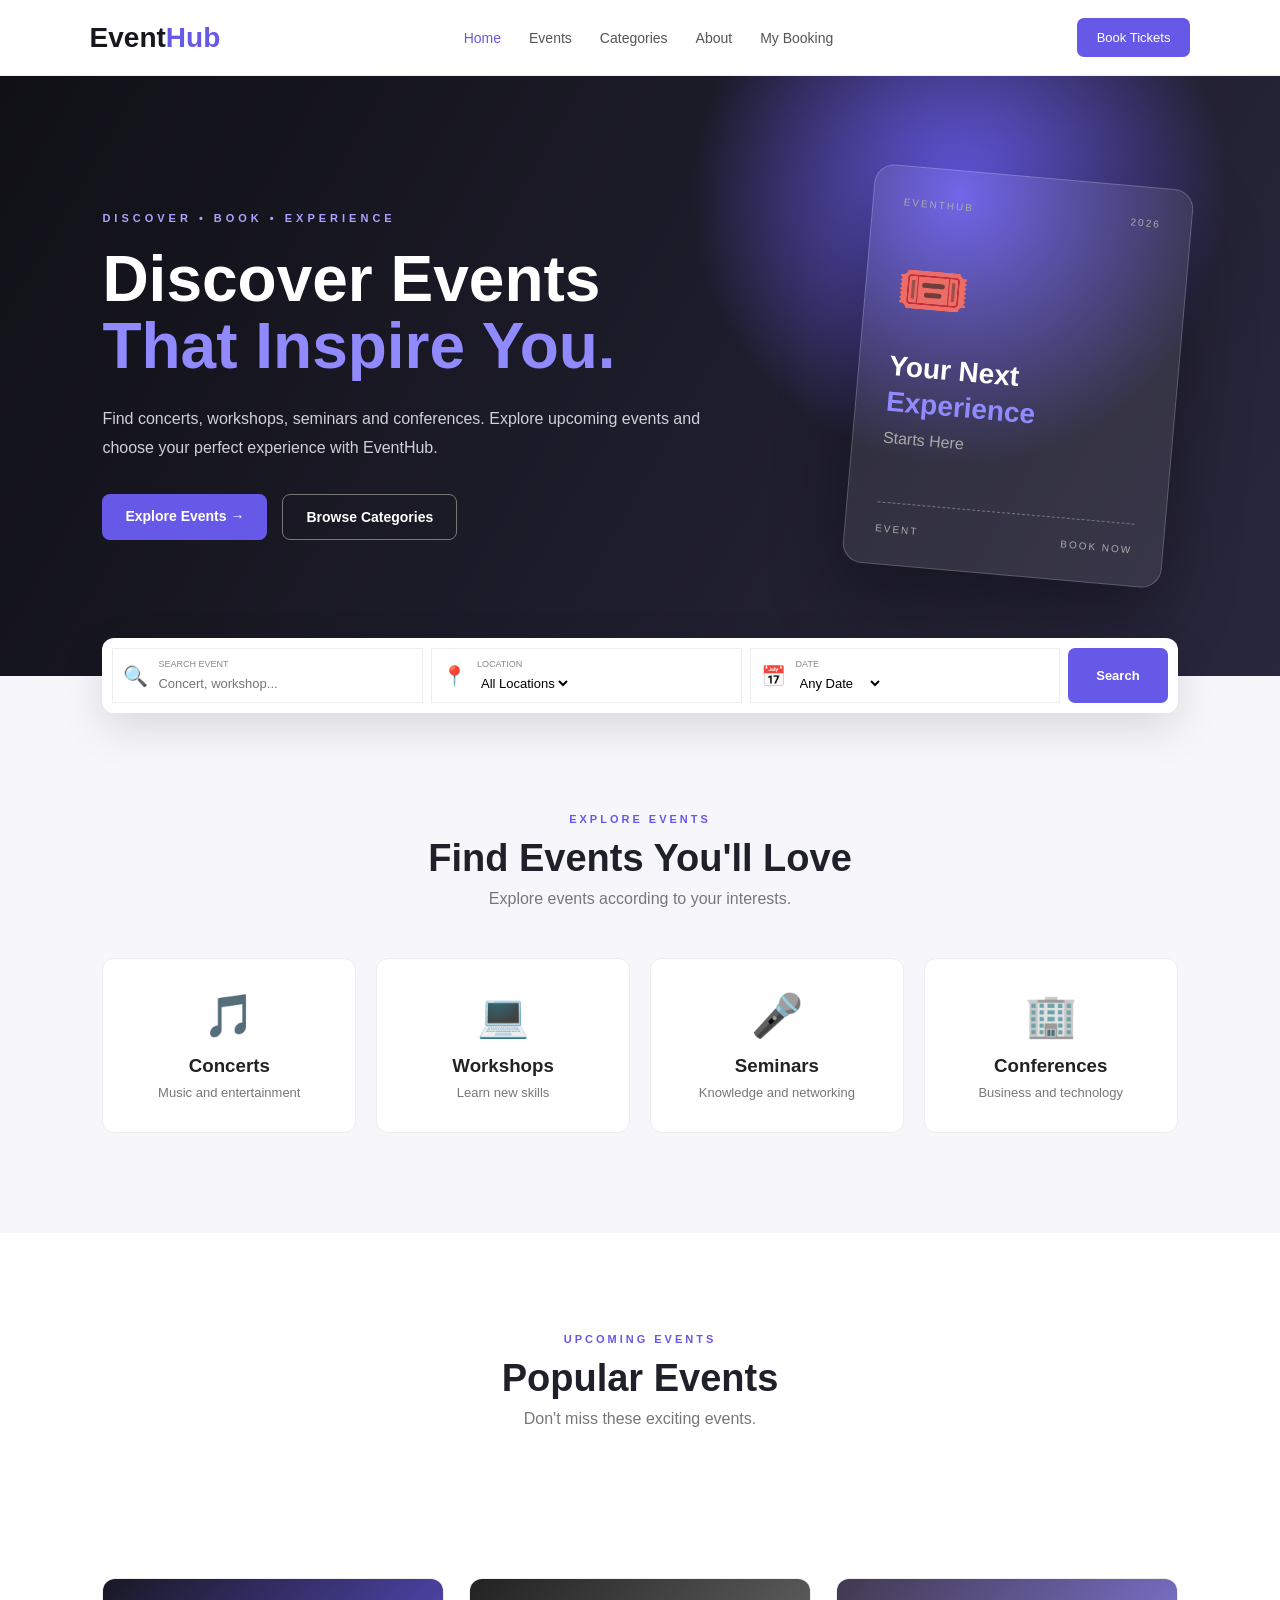
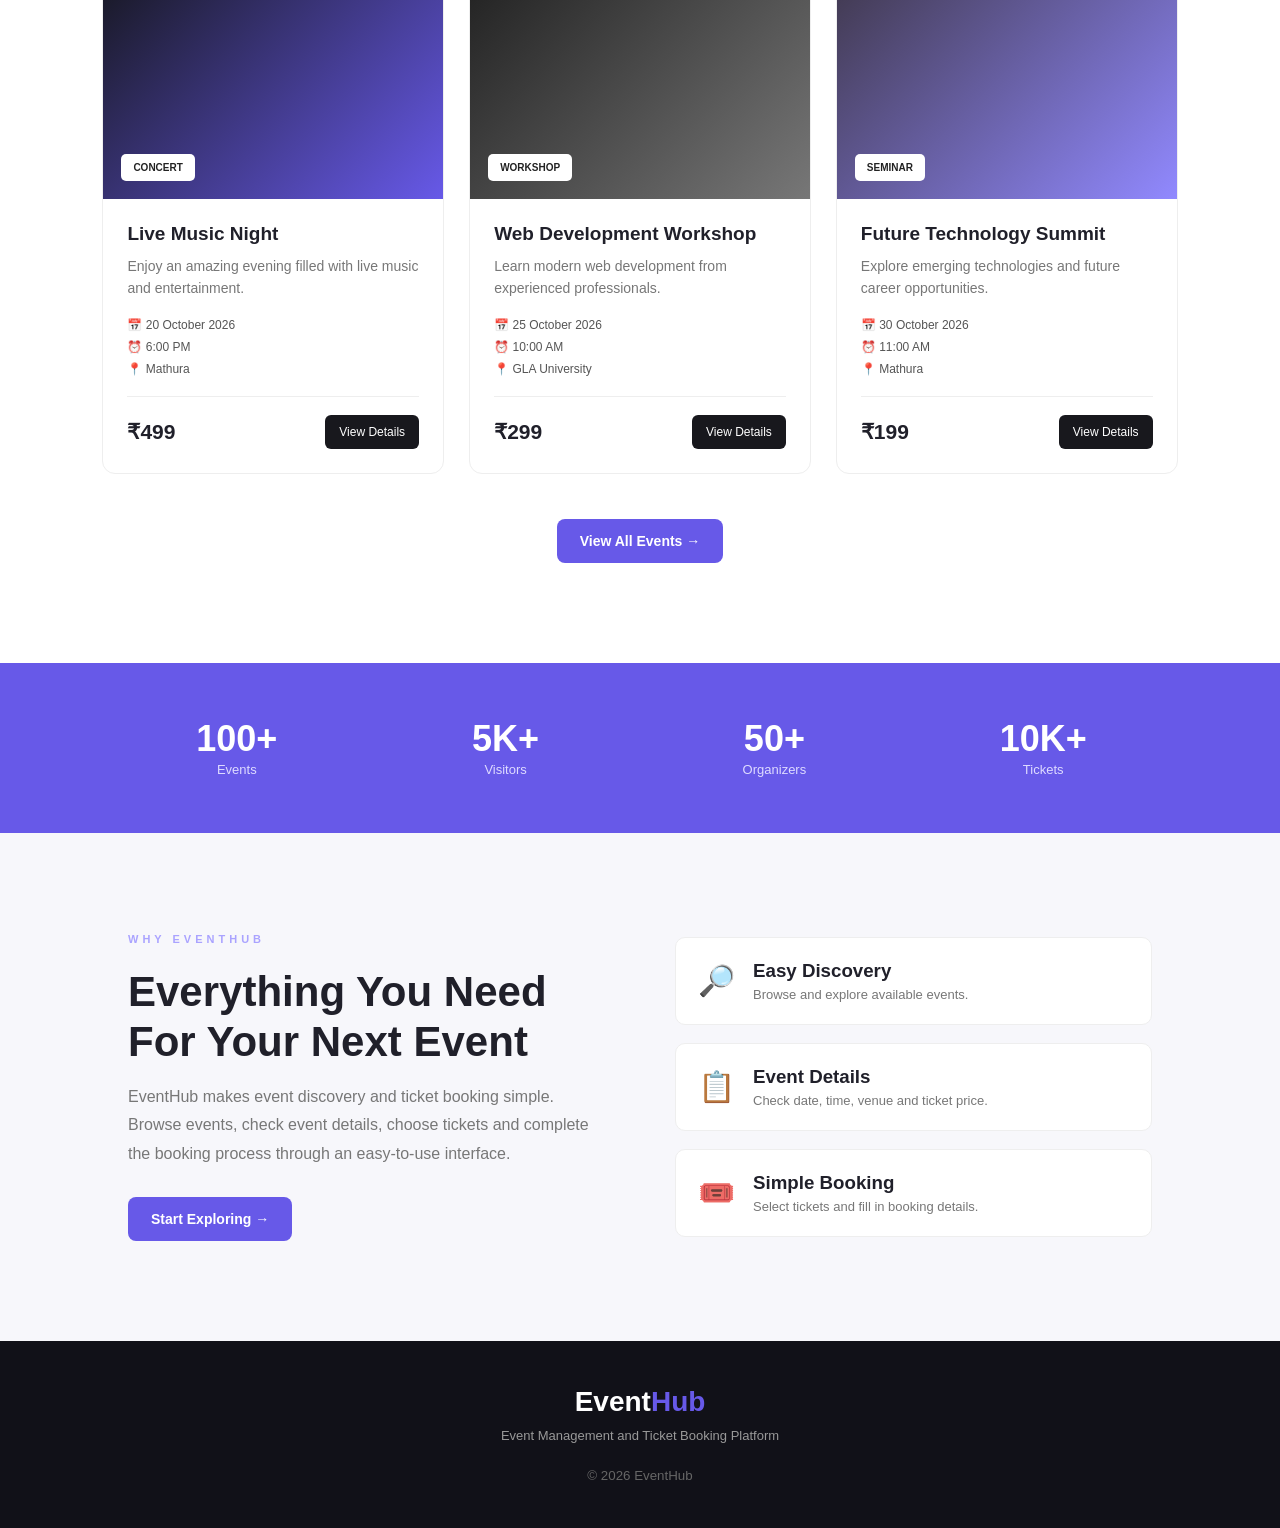
==== index.html @ 1f25e3ec "Add event management frontend" ====
<!DOCTYPE html>
<html lang="en">

<head>
    <meta charset="UTF-8">
    <meta name="viewport" content="width=device-width, initial-scale=1.0">
    <title>EventHub | Event Management</title>
    <link rel="stylesheet" href="css/style.css">
</head>

<body>

<header class="navbar">

    <a href="index.html" class="logo">
        Event<span>Hub</span>
    </a>

    <nav>
        <a href="index.html" class="active">Home</a>
        <a href="events.html">Events</a>
        <a href="#categories">Categories</a>
        <a href="#about">About</a>
        <a href="booking.html">My Booking</a>
    </nav>

    <a href="events.html" class="book-btn">
        Book Tickets
    </a>

</header>


<section class="hero">

    <div class="hero-content">

        <p class="eyebrow">
            DISCOVER • BOOK • EXPERIENCE
        </p>

        <h1>
            Discover Events
            <span>That Inspire You.</span>
        </h1>

        <p class="hero-description">
            Find concerts, workshops, seminars and conferences.
            Explore upcoming events and choose your perfect
            experience with EventHub.
        </p>

        <div class="hero-buttons">

            <a href="events.html" class="primary-btn">
                Explore Events →
            </a>

            <a href="#categories" class="secondary-btn">
                Browse Categories
            </a>

        </div>

    </div>


    <div class="hero-ticket">

        <div class="ticket-top">
            <span>EVENTHUB</span>
            <span>2026</span>
        </div>

        <div class="ticket-icon">
            🎟️
        </div>

        <h2>
            Your Next
            <span>Experience</span>
        </h2>

        <p>
            Starts Here
        </p>

        <div class="ticket-line"></div>

        <div class="ticket-bottom">
            <span>EVENT</span>
            <span>BOOK NOW</span>
        </div>

    </div>

</section>


<section class="search-section">

    <div class="search-box">

        <div class="search-item">

            <span>🔍</span>

            <div>
                <small>SEARCH EVENT</small>
                <input type="text" placeholder="Concert, workshop...">
            </div>

        </div>


        <div class="search-item">

            <span>📍</span>

            <div>
                <small>LOCATION</small>

                <select>
                    <option>All Locations</option>
                    <option>Mathura</option>
                    <option>Delhi</option>
                    <option>Noida</option>
                    <option>Agra</option>
                </select>

            </div>

        </div>


        <div class="search-item">

            <span>📅</span>

            <div>
                <small>DATE</small>

                <select>
                    <option>Any Date</option>
                    <option>This Week</option>
                    <option>This Month</option>
                    <option>Next Month</option>
                </select>

            </div>

        </div>

        <a href="events.html" class="search-btn">
            Search
        </a>

    </div>

</section>


<section class="section" id="categories">

    <div class="heading">

        <p>EXPLORE EVENTS</p>

        <h2>
            Find Events You'll Love
        </h2>

        <span>
            Explore events according to your interests.
        </span>

    </div>


    <div class="category-grid">

        <a href="events.html" class="category-card">

            <div>🎵</div>

            <h3>Concerts</h3>

            <p>
                Music and entertainment
            </p>

        </a>


        <a href="events.html" class="category-card">

            <div>💻</div>

            <h3>Workshops</h3>

            <p>
                Learn new skills
            </p>

        </a>


        <a href="events.html" class="category-card">

            <div>🎤</div>

            <h3>Seminars</h3>

            <p>
                Knowledge and networking
            </p>

        </a>


        <a href="events.html" class="category-card">

            <div>🏢</div>

            <h3>Conferences</h3>

            <p>
                Business and technology
            </p>

        </a>

    </div>

</section>


<section class="events-section">

    <div class="section heading">

        <p>UPCOMING EVENTS</p>

        <h2>
            Popular Events
        </h2>

        <span>
            Don't miss these exciting events.
        </span>

    </div>


    <div class="event-grid">


        <div class="event-card">

            <div class="event-image concert">
                <span>CONCERT</span>
            </div>

            <div class="event-content">

                <h3>
                    Live Music Night
                </h3>

                <p>
                    Enjoy an amazing evening filled with
                    live music and entertainment.
                </p>

                <div class="event-info">
                    <span>📅 20 October 2026</span>
                    <span>⏰ 6:00 PM</span>
                    <span>📍 Mathura</span>
                </div>

                <div class="event-footer">

                    <strong>
                        ₹499
                    </strong>

                    <a href="event-details.html">
                        View Details
                    </a>

                </div>

            </div>

        </div>


        <div class="event-card">

            <div class="event-image workshop">
                <span>WORKSHOP</span>
            </div>

            <div class="event-content">

                <h3>
                    Web Development Workshop
                </h3>

                <p>
                    Learn modern web development from
                    experienced professionals.
                </p>

                <div class="event-info">
                    <span>📅 25 October 2026</span>
                    <span>⏰ 10:00 AM</span>
                    <span>📍 GLA University</span>
                </div>

                <div class="event-footer">

                    <strong>
                        ₹299
                    </strong>

                    <a href="event-details.html">
                        View Details
                    </a>

                </div>

            </div>

        </div>


        <div class="event-card">

            <div class="event-image seminar">
                <span>SEMINAR</span>
            </div>

            <div class="event-content">

                <h3>
                    Future Technology Summit
                </h3>

                <p>
                    Explore emerging technologies and
                    future career opportunities.
                </p>

                <div class="event-info">
                    <span>📅 30 October 2026</span>
                    <span>⏰ 11:00 AM</span>
                    <span>📍 Mathura</span>
                </div>

                <div class="event-footer">

                    <strong>
                        ₹199
                    </strong>

                    <a href="event-details.html">
                        View Details
                    </a>

                </div>

            </div>

        </div>

    </div>


    <div class="center-button">

        <a href="events.html" class="primary-btn">
            View All Events →
        </a>

    </div>

</section>


<section class="stats">

    <div>
        <strong>100+</strong>
        <span>Events</span>
    </div>

    <div>
        <strong>5K+</strong>
        <span>Visitors</span>
    </div>

    <div>
        <strong>50+</strong>
        <span>Organizers</span>
    </div>

    <div>
        <strong>10K+</strong>
        <span>Tickets</span>
    </div>

</section>


<section class="about" id="about">

    <div class="about-content">

        <p class="eyebrow">
            WHY EVENTHUB
        </p>

        <h2>
            Everything You Need For Your Next Event
        </h2>

        <p>
            EventHub makes event discovery and ticket booking
            simple. Browse events, check event details, choose
            tickets and complete the booking process through
            an easy-to-use interface.
        </p>

        <a href="events.html" class="primary-btn">
            Start Exploring →
        </a>

    </div>


    <div class="feature-list">

        <div class="feature">

            <span>🔎</span>

            <div>
                <h3>Easy Discovery</h3>

                <p>
                    Browse and explore available events.
                </p>
            </div>

        </div>


        <div class="feature">

            <span>📋</span>

            <div>
                <h3>Event Details</h3>

                <p>
                    Check date, time, venue and ticket price.
                </p>
            </div>

        </div>


        <div class="feature">

            <span>🎟️</span>

            <div>
                <h3>Simple Booking</h3>

                <p>
                    Select tickets and fill in booking details.
                </p>
            </div>

        </div>

    </div>

</section>


<footer>

    <div class="footer-logo">
        Event<span>Hub</span>
    </div>

    <p>
        Event Management and Ticket Booking Platform
    </p>

    <small>
        © 2026 EventHub
    </small>

</footer>

</body>
</html>
---- css/style.css ----
* {
    margin: 0;
    padding: 0;
    box-sizing: border-box;
}

html {
    scroll-behavior: smooth;
}

body {
    font-family: Arial, Helvetica, sans-serif;
    background: #f7f7fb;
    color: #20202a;
}

a {
    text-decoration: none;
}

.navbar {
    height: 76px;
    padding: 0 7%;
    background: white;
    display: flex;
    justify-content: space-between;
    align-items: center;
    position: sticky;
    top: 0;
    z-index: 100;
    border-bottom: 1px solid #eeeeee;
}

.logo {
    font-size: 28px;
    font-weight: 800;
    color: #17171d;
}

.logo span,
.footer-logo span {
    color: #6759e8;
}

.navbar nav {
    display: flex;
    gap: 28px;
}

.navbar nav a {
    color: #555;
    font-size: 14px;
}

.navbar nav a:hover,
.navbar nav .active {
    color: #6759e8;
}

.book-btn {
    color: white;
    background: #6759e8;
    padding: 12px 20px;
    border-radius: 7px;
    font-size: 13px;
}

.hero {
    min-height: 600px;
    padding: 90px 8%;
    display: flex;
    justify-content: space-between;
    align-items: center;
    gap: 60px;
    background:
        radial-gradient(circle at 75% 20%, #6759e8, transparent 25%),
        linear-gradient(120deg, #101016, #29273d);
    color: white;
}

.hero-content {
    max-width: 650px;
}

.eyebrow {
    color: #aaa3ff;
    letter-spacing: 4px;
    font-size: 11px;
    font-weight: bold;
    margin-bottom: 22px;
}

.hero h1 {
    font-size: 64px;
    line-height: 1.05;
    margin-bottom: 25px;
}

.hero h1 span {
    display: block;
    color: #918aff;
}

.hero-description {
    color: #d0d0d8;
    line-height: 1.8;
    font-size: 16px;
}

.hero-buttons {
    display: flex;
    gap: 15px;
    margin-top: 32px;
}

.primary-btn,
.secondary-btn {
    display: inline-block;
    padding: 14px 23px;
    border-radius: 8px;
    font-size: 14px;
    font-weight: bold;
}

.primary-btn {
    background: #6759e8;
    color: white;
}

.secondary-btn {
    color: white;
    border: 1px solid #777;
}

.hero-ticket {
    width: 320px;
    min-height: 370px;
    padding: 30px;
    background: rgba(255,255,255,0.08);
    border: 1px solid rgba(255,255,255,0.2);
    border-radius: 20px;
    transform: rotate(5deg);
    box-shadow: 0 30px 70px rgba(0,0,0,0.35);
}

.ticket-top,
.ticket-bottom {
    display: flex;
    justify-content: space-between;
    font-size: 10px;
    letter-spacing: 2px;
    color: #aaa;
}

.ticket-icon {
    font-size: 60px;
    margin: 45px 0 25px;
}

.hero-ticket h2 {
    font-size: 28px;
    line-height: 1.3;
}

.hero-ticket h2 span {
    color: #918aff;
}

.hero-ticket > p {
    color: #aaa;
    margin-top: 8px;
}

.ticket-line {
    border-top: 1px dashed #777;
    margin: 55px 0 20px;
}

.search-section {
    padding: 0 8%;
    margin-top: -38px;
    position: relative;
}

.search-box {
    max-width: 1100px;
    margin: auto;
    padding: 10px;
    background: white;
    border-radius: 12px;
    box-shadow: 0 15px 45px rgba(0,0,0,0.12);
    display: flex;
    gap: 8px;
}

.search-item {
    flex: 1;
    display: flex;
    gap: 10px;
    align-items: center;
    padding: 10px;
    border: 1px solid #eeeeee;
}

.search-item > span {
    font-size: 20px;
}

.search-item small {
    display: block;
    font-size: 9px;
    color: #888;
    margin-bottom: 5px;
}

.search-item input,
.search-item select {
    border: none;
    outline: none;
    width: 100%;
    font-size: 13px;
    background: white;
}

.search-btn {
    display: flex;
    align-items: center;
    justify-content: center;
    padding: 0 28px;
    background: #6759e8;
    color: white;
    border-radius: 7px;
    font-size: 13px;
    font-weight: bold;
}

.section {
    padding: 100px 8%;
}

.heading {
    text-align: center;
    margin-bottom: 50px;
}

.heading p {
    color: #6759e8;
    font-size: 11px;
    letter-spacing: 3px;
    font-weight: bold;
    margin-bottom: 12px;
}

.heading h2 {
    font-size: 38px;
    margin-bottom: 10px;
}

.heading span {
    color: #777;
}

.category-grid {
    max-width: 1100px;
    margin: auto;
    display: grid;
    grid-template-columns: repeat(4,1fr);
    gap: 20px;
}

.category-card {
    background: white;
    padding: 32px 20px;
    text-align: center;
    border: 1px solid #eeeeee;
    border-radius: 12px;
    transition: .3s;
}

.category-card:hover {
    transform: translateY(-8px);
    box-shadow: 0 15px 35px rgba(0,0,0,.08);
}

.category-card div {
    font-size: 42px;
    margin-bottom: 15px;
}

.category-card h3 {
    color: #222;
    margin-bottom: 8px;
}

.category-card p {
    color: #777;
    font-size: 13px;
}

.events-section {
    background: white;
    padding: 0 8% 100px;
}

.event-grid {
    max-width: 1150px;
    margin: auto;
    display: grid;
    grid-template-columns: repeat(3,1fr);
    gap: 25px;
}

.event-card {
    background: white;
    border: 1px solid #eeeeee;
    border-radius: 13px;
    overflow: hidden;
    transition: .3s;
}

.event-card:hover {
    transform: translateY(-7px);
    box-shadow: 0 18px 40px rgba(0,0,0,.1);
}

.event-image {
    height: 220px;
    padding: 18px;
    display: flex;
    align-items: flex-end;
}

.event-image span {
    background: white;
    color: #222;
    padding: 8px 12px;
    border-radius: 5px;
    font-size: 10px;
    font-weight: bold;
}

.concert {
    background: linear-gradient(135deg,#181824,#6759e8);
}

.workshop {
    background: linear-gradient(135deg,#222,#777);
}

.seminar {
    background: linear-gradient(135deg,#41394f,#9189ff);
}

.event-content {
    padding: 24px;
}

.event-content h3 {
    font-size: 19px;
    margin-bottom: 10px;
}

.event-content > p {
    color: #777;
    font-size: 14px;
    line-height: 1.6;
}

.event-info {
    display: flex;
    flex-direction: column;
    gap: 8px;
    color: #555;
    font-size: 12px;
    margin-top: 18px;
}

.event-footer {
    border-top: 1px solid #eeeeee;
    margin-top: 20px;
    padding-top: 18px;
    display: flex;
    justify-content: space-between;
    align-items: center;
}

.event-footer strong {
    font-size: 21px;
}

.event-footer a {
    background: #18181d;
    color: white;
    padding: 10px 14px;
    border-radius: 6px;
    font-size: 12px;
}

.center-button {
    text-align: center;
    margin-top: 45px;
}

.stats {
    padding: 55px 8%;
    background: #6759e8;
    color: white;
    display: grid;
    grid-template-columns: repeat(4,1fr);
    text-align: center;
}

.stats strong {
    display: block;
    font-size: 36px;
}

.stats span {
    color: #dedbff;
    font-size: 13px;
}

.about {
    padding: 100px 10%;
    display: grid;
    grid-template-columns: 1fr 1fr;
    gap: 70px;
    align-items: center;
}

.about-content h2 {
    font-size: 42px;
    line-height: 1.2;
    margin: 15px 0;
}

.about-content > p:not(.eyebrow) {
    color: #777;
    line-height: 1.8;
    margin-bottom: 28px;
}

.feature-list {
    display: flex;
    flex-direction: column;
    gap: 18px;
}

.feature {
    padding: 22px;
    background: white;
    border: 1px solid #eeeeee;
    border-radius: 10px;
    display: flex;
    gap: 18px;
    align-items: center;
}

.feature > span {
    font-size: 30px;
}

.feature h3 {
    margin-bottom: 5px;
}

.feature p {
    color: #777;
    font-size: 13px;
}

footer {
    padding: 45px 8%;
    text-align: center;
    background: #111118;
    color: white;
}

.footer-logo {
    font-size: 28px;
    font-weight: bold;
}

footer p {
    color: #999;
    margin-top: 10px;
    font-size: 13px;
}

footer small {
    display: block;
    color: #666;
    margin-top: 25px;
}

@media (max-width: 900px) {

    .hero h1 {
        font-size: 50px;
    }

    .hero-ticket {
        transform: scale(.8);
    }

    .category-grid {
        grid-template-columns: repeat(2,1fr);
    }

    .event-grid {
        grid-template-columns: 1fr 1fr;
    }

    .about {
        grid-template-columns: 1fr;
    }

}

@media (max-width: 600px) {

    .navbar {
        padding: 0 5%;
    }

    .navbar nav {
        display: none;
    }

    .hero {
        padding: 70px 5%;
    }

    .hero h1 {
        font-size: 40px;
    }

    .hero-ticket {
        display: none;
    }

    .hero-buttons {
        flex-direction: column;
    }

    .search-section {
        padding: 0 5%;
    }

    .search-box {
        flex-direction: column;
    }

    .search-btn {
        height: 45px;
    }

    .section {
        padding: 70px 5%;
    }

    .category-grid,
    .event-grid {
        grid-template-columns: 1fr;
    }

    .stats {
        grid-template-columns: 1fr 1fr;
        gap: 30px;
    }

    .about {
        padding: 70px 5%;
    }

}
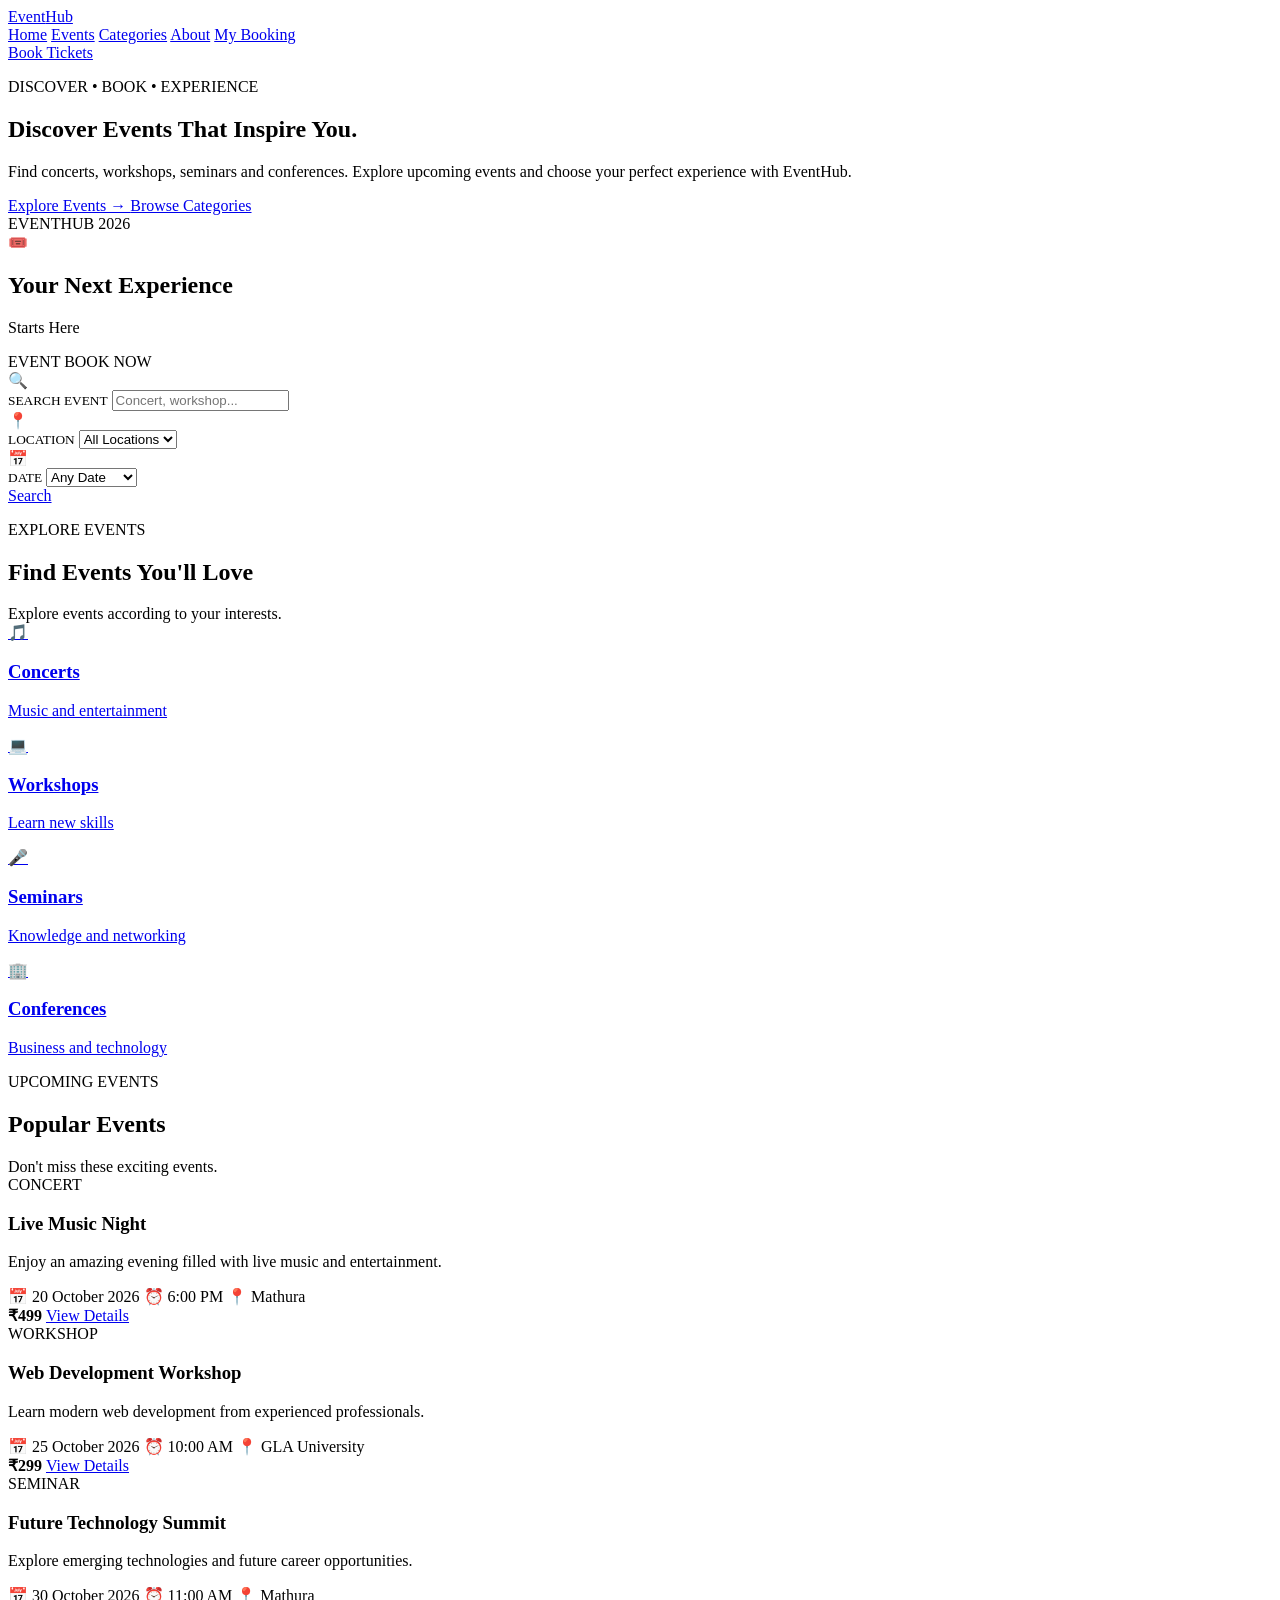
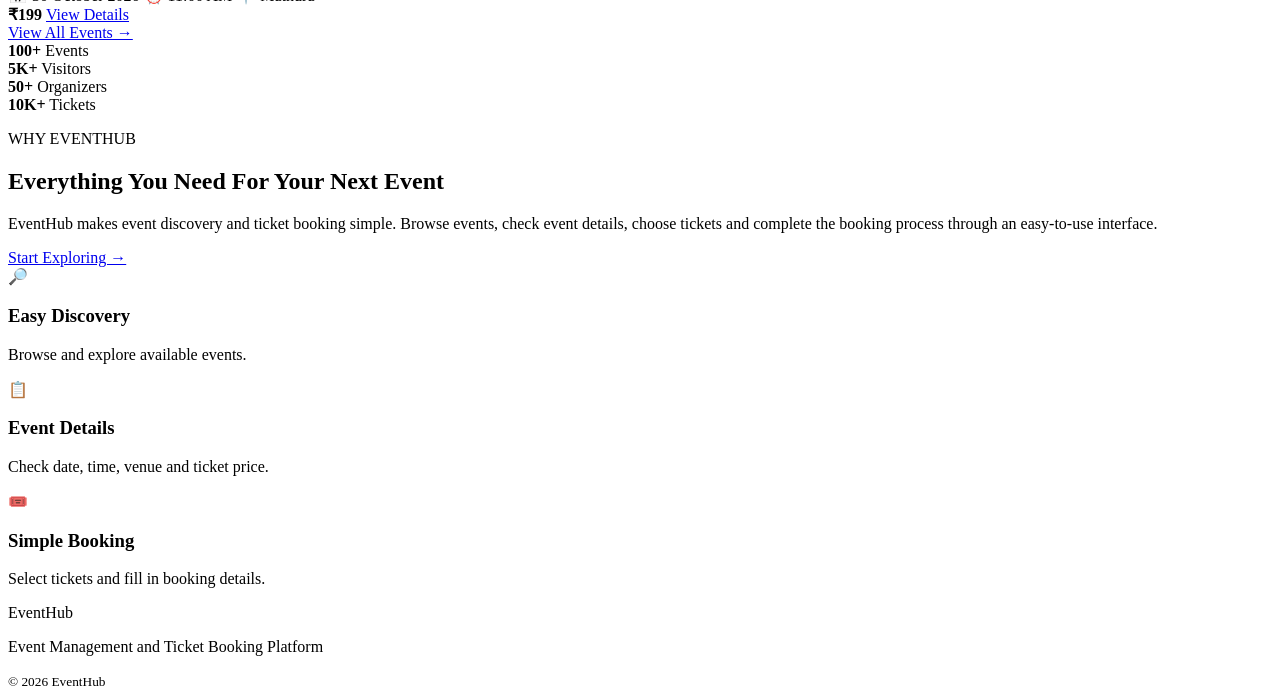
==== commit f6c44867: "frontend" ====
--- a/index.html
+++ b/index.html
@@ -5,7 +5,7 @@
     <meta charset="UTF-8">
     <meta name="viewport" content="width=device-width, initial-scale=1.0">
     <title>EventHub | Event Management</title>
-    <link rel="stylesheet" href="css/style.css">
+    <link rel="stylesheet" href="frontend/style.css">
 </head>
 
 <body>
